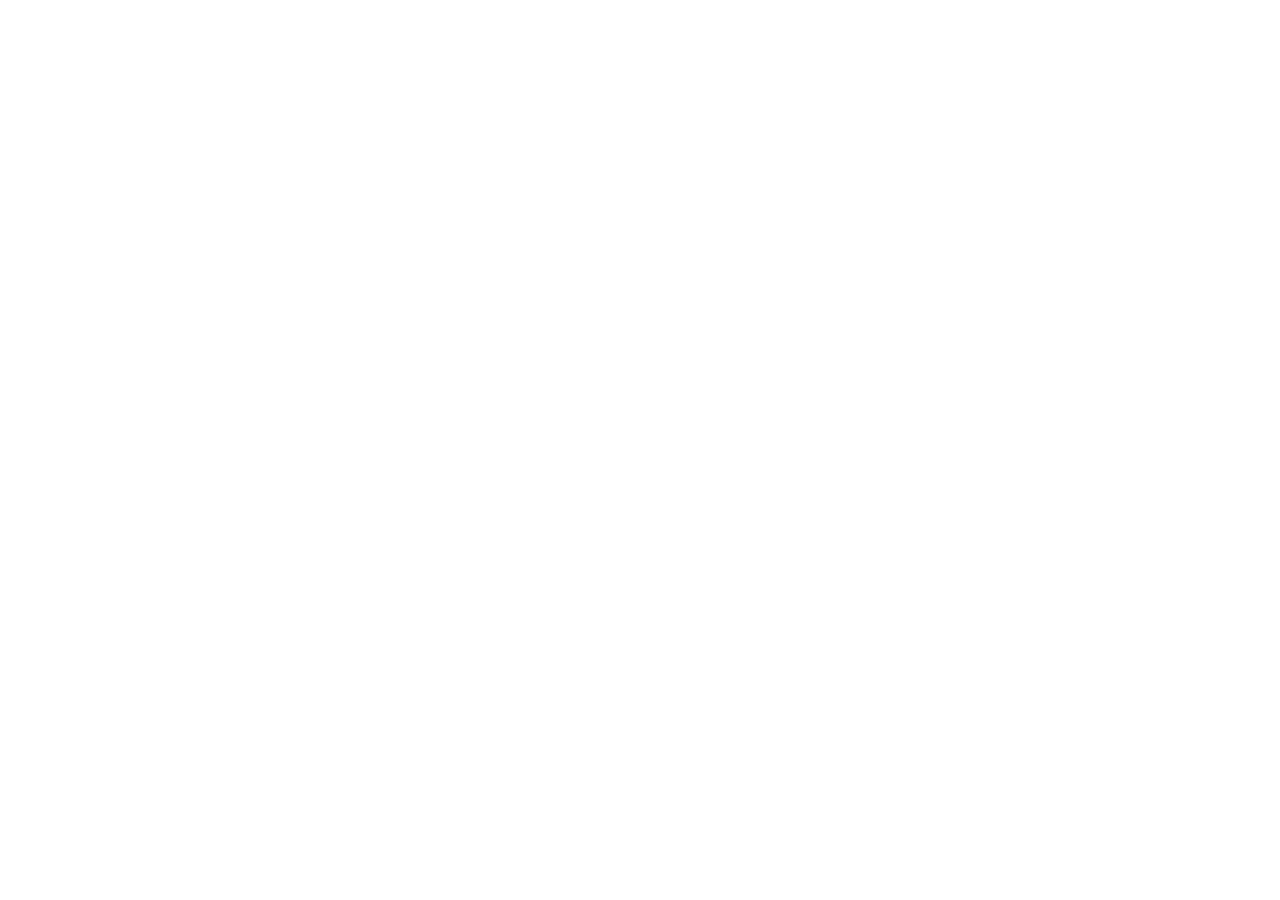
==== frontend-1-practice/index.html @ 24959217 "Initial commit" ====
<!DOCTYPE html>
<html lang="ru">
  <head>
    <meta charset="UTF-8" />
    <meta name="viewport" content="width=device-width, initial-scale=1.0" />
    <title>Выбор даты и времени</title>
    <link rel="stylesheet" href="styles.css" />
  </head>
  <body>
    <!--
      ЗАДАНИЕ
      ========
      Сверстать страницу выбора даты и времени по своему макету.

      Пока это только вёрстка. Никакого JavaScript — ни кликов,
      ни переходов, ни выбора дня. Всё статично.

      Стили пишите в styles.css. Разметку — здесь.
    -->

    <div class="page">
      <!-- Начните отсюда. Разметьте шапку, основную область
           с календарём и слотами, подвал. -->
    </div>
  </body>
</html>
---- frontend-1-practice/styles.css ----
/* Стили страницы.
   Пишите здесь. */

* {
  margin: 0;
  padding: 0;
  box-sizing: border-box;
}

body {
  min-height: 100vh;
  font-family: sans-serif;
}
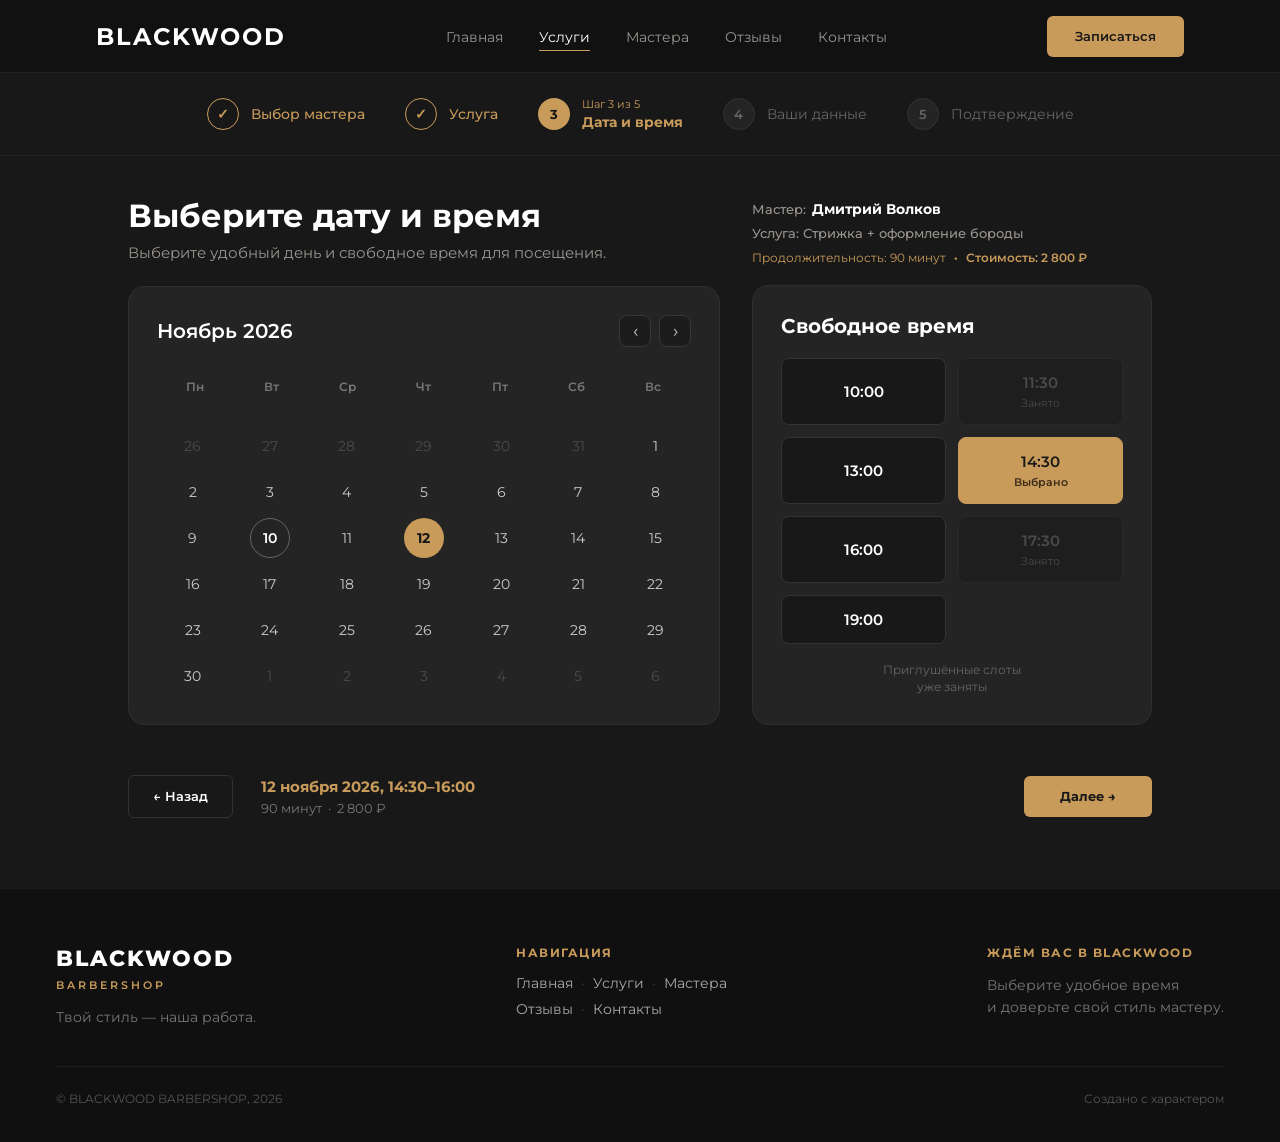
==== commit cff3b9f8: "Задание 2. JavaScript" ====
--- a/frontend-1-practice/index.html
+++ b/frontend-1-practice/index.html
@@ -3,24 +3,313 @@
   <head>
     <meta charset="UTF-8" />
     <meta name="viewport" content="width=device-width, initial-scale=1.0" />
-    <title>Выбор даты и времени</title>
+    <title>BLACKWOOD — Выбор даты и времени</title>
+    <link rel="preconnect" href="https://fonts.googleapis.com" />
+    <link rel="preconnect" href="https://fonts.gstatic.com" crossorigin />
+    <link
+      href="https://fonts.googleapis.com/css2?family=Montserrat:wght@400;500;600;700;800&display=swap"
+      rel="stylesheet"
+    />
     <link rel="stylesheet" href="styles.css" />
   </head>
   <body>
-    <!--
-      ЗАДАНИЕ
-      ========
-      Сверстать страницу выбора даты и времени по своему макету.
-
-      Пока это только вёрстка. Никакого JavaScript — ни кликов,
-      ни переходов, ни выбора дня. Всё статично.
-
-      Стили пишите в styles.css. Разметку — здесь.
-    -->
-
-    <div class="page">
-      <!-- Начните отсюда. Разметьте шапку, основную область
-           с календарём и слотами, подвал. -->
-    </div>
+    <!-- Шапка сайта -->
+    <header class="site-header">
+      <div class="header-inner">
+        <a href="#" class="logo">
+          <span class="logo-title">BLACKWOOD</span>
+        </a>
+
+        <nav class="main-nav" aria-label="Основное меню">
+          <ul class="nav-list">
+            <li class="nav-item"><a href="#" class="nav-link">Главная</a></li>
+            <li class="nav-item"><a href="#" class="nav-link active">Услуги</a></li>
+            <li class="nav-item"><a href="#" class="nav-link">Мастера</a></li>
+            <li class="nav-item"><a href="#" class="nav-link">Отзывы</a></li>
+            <li class="nav-item"><a href="#" class="nav-link">Контакты</a></li>
+          </ul>
+        </nav>
+
+        <button type="button" class="btn btn-gold btn-header">Записаться</button>
+      </div>
+    </header>
+
+    <!-- Индикатор шагов бронирования -->
+    <nav class="steps-nav" aria-label="Этапы записи">
+      <div class="steps-container">
+        <!-- Шаг 1 -->
+        <div class="step-item step-completed">
+          <div class="step-badge">
+            <span class="step-icon">✓</span>
+          </div>
+          <span class="step-name">Выбор мастера</span>
+        </div>
+
+        <!-- Шаг 2 -->
+        <div class="step-item step-completed">
+          <div class="step-badge">
+            <span class="step-icon">✓</span>
+          </div>
+          <span class="step-name">Услуга</span>
+        </div>
+
+        <!-- Шаг 3: Текущий активный -->
+        <div class="step-item step-active">
+          <div class="step-badge">
+            <span class="step-number">3</span>
+          </div>
+          <div class="step-text-group">
+            <span class="step-counter">Шаг 3 из 5</span>
+            <span class="step-name">Дата и время</span>
+          </div>
+        </div>
+
+        <!-- Шаг 4 -->
+        <div class="step-item step-upcoming">
+          <div class="step-badge">
+            <span class="step-number">4</span>
+          </div>
+          <span class="step-name">Ваши данные</span>
+        </div>
+
+        <!-- Шаг 5 -->
+        <div class="step-item step-upcoming">
+          <div class="step-badge">
+            <span class="step-number">5</span>
+          </div>
+          <span class="step-name">Подтверждение</span>
+        </div>
+      </div>
+    </nav>
+
+    <!-- Основная рабочая область -->
+    <main class="main-content">
+      <div class="content-container">
+        <!-- Сетка из двух колонок: слева календарь, справа мастер и слоты -->
+        <div class="booking-columns">
+          
+          <!-- Левая колонка: заголовок и календарь -->
+          <div class="booking-left-col">
+            <div class="page-heading">
+              <h1 class="page-title">Выберите дату и время</h1>
+              <p class="page-subtitle">Выберите удобный день и свободное время для посещения.</p>
+            </div>
+
+            <!-- Карточка календаря -->
+            <section class="card calendar-card" aria-labelledby="calendar-title">
+              <div class="calendar-header">
+                <h2 id="calendar-title" class="calendar-month">Ноябрь 2026</h2>
+                <div class="calendar-controls">
+                  <button type="button" class="calendar-arrow" aria-label="Предыдущий месяц">‹</button>
+                  <button type="button" class="calendar-arrow" aria-label="Следующий месяц">›</button>
+                </div>
+              </div>
+
+              <!-- Дни недели -->
+              <div class="calendar-weekdays" aria-hidden="true">
+                <span>Пн</span>
+                <span>Вт</span>
+                <span>Ср</span>
+                <span>Чт</span>
+                <span>Пт</span>
+                <span>Сб</span>
+                <span>Вс</span>
+              </div>
+
+              <!-- Сетка дней -->
+              <div class="calendar-days">
+                <!-- Неделя 1 (хвост октября + 1 ноября) -->
+                <button type="button" class="day-btn other-month">26</button>
+                <button type="button" class="day-btn other-month">27</button>
+                <button type="button" class="day-btn other-month">28</button>
+                <button type="button" class="day-btn other-month">29</button>
+                <button type="button" class="day-btn other-month">30</button>
+                <button type="button" class="day-btn other-month">31</button>
+                <button type="button" class="day-btn">1</button>
+
+                <!-- Неделя 2 -->
+                <button type="button" class="day-btn">2</button>
+                <button type="button" class="day-btn">3</button>
+                <button type="button" class="day-btn">4</button>
+                <button type="button" class="day-btn">5</button>
+                <button type="button" class="day-btn">6</button>
+                <button type="button" class="day-btn">7</button>
+                <button type="button" class="day-btn">8</button>
+
+                <!-- Неделя 3: 10 - сегодня, 12 - выбранный день -->
+                <button type="button" class="day-btn">9</button>
+                <button type="button" class="day-btn today">10</button>
+                <button type="button" class="day-btn">11</button>
+                <button type="button" class="day-btn selected">12</button>
+                <button type="button" class="day-btn">13</button>
+                <button type="button" class="day-btn">14</button>
+                <button type="button" class="day-btn">15</button>
+
+                <!-- Неделя 4 -->
+                <button type="button" class="day-btn">16</button>
+                <button type="button" class="day-btn">17</button>
+                <button type="button" class="day-btn">18</button>
+                <button type="button" class="day-btn">19</button>
+                <button type="button" class="day-btn">20</button>
+                <button type="button" class="day-btn">21</button>
+                <button type="button" class="day-btn">22</button>
+
+                <!-- Неделя 5 -->
+                <button type="button" class="day-btn">23</button>
+                <button type="button" class="day-btn">24</button>
+                <button type="button" class="day-btn">25</button>
+                <button type="button" class="day-btn">26</button>
+                <button type="button" class="day-btn">27</button>
+                <button type="button" class="day-btn">28</button>
+                <button type="button" class="day-btn">29</button>
+
+                <!-- Неделя 6 (30 ноября + начало декабря) -->
+                <button type="button" class="day-btn">30</button>
+                <button type="button" class="day-btn other-month">1</button>
+                <button type="button" class="day-btn other-month">2</button>
+                <button type="button" class="day-btn other-month">3</button>
+                <button type="button" class="day-btn other-month">4</button>
+                <button type="button" class="day-btn other-month">5</button>
+                <button type="button" class="day-btn other-month">6</button>
+              </div>
+            </section>
+          </div>
+
+          <!-- Правая колонка: сводка мастера и слоты времени -->
+          <div class="booking-right-col">
+            
+            <!-- Плашка информации о мастере и выбранной услуге -->
+            <section class="master-card" aria-label="Выбранный мастер и услуга">
+              <div class="master-header">
+                <span class="master-label">Мастер: </span>
+                <span class="master-name">Дмитрий Волков</span>
+              </div>
+              <div class="master-service">Услуга: Стрижка + оформление бороды</div>
+              <div class="master-details">
+                <span class="details-duration">Продолжительность: 90 минут</span>
+                <span class="details-separator">·</span>
+                <span class="details-price">Стоимость: 2 800 ₽</span>
+              </div>
+            </section>
+
+            <!-- Карточка выбора времени -->
+            <section class="card time-card" aria-labelledby="time-title">
+              <h2 id="time-title" class="time-card-title">Свободное время</h2>
+
+              <div class="time-slots-grid">
+                <!-- Слот 10:00 (свободный) -->
+                <button type="button" class="time-slot-btn available">
+                  <span class="time-slot-value">10:00</span>
+                </button>
+
+                <!-- Слот 11:30 (занят) -->
+                <button type="button" class="time-slot-btn disabled" disabled>
+                  <span class="time-slot-value">11:30</span>
+                  <span class="time-slot-status">Занято</span>
+                </button>
+
+                <!-- Слот 13:00 (свободный) -->
+                <button type="button" class="time-slot-btn available">
+                  <span class="time-slot-value">13:00</span>
+                </button>
+
+                <!-- Слот 14:30 (выбран) -->
+                <button type="button" class="time-slot-btn selected">
+                  <span class="time-slot-value">14:30</span>
+                  <span class="time-slot-status">Выбрано</span>
+                </button>
+
+                <!-- Слот 16:00 (свободный) -->
+                <button type="button" class="time-slot-btn available">
+                  <span class="time-slot-value">16:00</span>
+                </button>
+
+                <!-- Слот 17:30 (занят) -->
+                <button type="button" class="time-slot-btn disabled" disabled>
+                  <span class="time-slot-value">17:30</span>
+                  <span class="time-slot-status">Занято</span>
+                </button>
+
+                <!-- Слот 19:00 (свободный) -->
+                <button type="button" class="time-slot-btn available">
+                  <span class="time-slot-value">19:00</span>
+                </button>
+
+                <!-- Подсказка о приглушенных слотах -->
+                <div class="time-slots-hint">
+                  Приглушённые слоты<br />уже заняты
+                </div>
+              </div>
+            </section>
+          </div>
+
+        </div>
+
+        <!-- Нижняя панель подтверждения и перехода -->
+        <section class="action-bar" aria-label="Панель перехода">
+          <button type="button" class="btn btn-outline btn-back">
+            ← Назад
+          </button>
+
+          <div class="action-summary">
+            <div class="summary-datetime">12 ноября 2026, 14:30–16:00</div>
+            <div class="summary-meta">90 минут &nbsp;·&nbsp; 2 800 ₽</div>
+          </div>
+
+          <button type="button" class="btn btn-gold btn-next">
+            Далее →
+          </button>
+        </section>
+      </div>
+    </main>
+
+    <!-- Подвал сайта -->
+    <footer class="site-footer">
+      <div class="footer-inner">
+        <div class="footer-columns">
+          
+          <!-- Колонка бренда -->
+          <div class="footer-col brand-col">
+            <div class="footer-brand-title">BLACKWOOD</div>
+            <div class="footer-brand-sub">BARBERSHOP</div>
+            <p class="footer-tagline">Твой стиль — наша работа.</p>
+          </div>
+
+          <!-- Колонка навигации -->
+          <div class="footer-col nav-col">
+            <div class="footer-heading">НАВИГАЦИЯ</div>
+            <ul class="footer-nav-list">
+              <li>
+                <a href="#">Главная</a>
+                <span class="nav-dot">·</span>
+                <a href="#">Услуги</a>
+                <span class="nav-dot">·</span>
+                <a href="#">Мастера</a>
+              </li>
+              <li>
+                <a href="#">Отзывы</a>
+                <span class="nav-dot">·</span>
+                <a href="#">Контакты</a>
+              </li>
+            </ul>
+          </div>
+
+          <!-- Колонка информации -->
+          <div class="footer-col info-col">
+            <div class="footer-heading">ЖДЁМ ВАС В BLACKWOOD</div>
+            <p class="footer-info-text">
+              Выберите удобное время<br />
+              и доверьте свой стиль мастеру.
+            </p>
+          </div>
+
+        </div>
+
+        <div class="footer-bottom">
+          <div class="footer-copyright">© BLACKWOOD BARBERSHOP, 2026</div>
+          <div class="footer-signature">Создано с характером</div>
+        </div>
+      </div>
+    </footer>
   </body>
-</html>+</html>
--- a/frontend-1-practice/styles.css
+++ b/frontend-1-practice/styles.css
@@ -1,6 +1,4 @@
-/* Стили страницы.
-   Пишите здесь. */
-
+/* ===== Reset and Base ===== */
 * {
   margin: 0;
   padding: 0;
@@ -9,5 +7,656 @@
 
 body {
   min-height: 100vh;
-  font-family: sans-serif;
-}
+  font-family: "Montserrat", sans-serif;
+  display: flex;
+  flex-direction: column;
+  background: #181818;
+  color: #ffffff;
+}
+
+a {
+  text-decoration: none;
+  color: inherit;
+}
+
+ul {
+  list-style: none;
+}
+
+button {
+  font-family: inherit;
+  cursor: pointer;
+}
+
+/* ===== Header ===== */
+.site-header {
+  background: #111111;
+  border-bottom: 1px solid #222222;
+}
+
+.header-inner {
+  display: flex;
+  justify-content: space-between;
+  align-items: center;
+  padding: 0 56px;
+  height: 72px;
+  max-width: 1200px;
+  margin: 0 auto;
+  width: 100%;
+}
+
+.logo {
+  text-decoration: none;
+}
+
+.logo-title {
+  font-weight: 700;
+  font-size: 24px;
+  letter-spacing: 2px;
+  color: #ffffff;
+}
+
+.nav-list {
+  display: flex;
+  gap: 36px;
+}
+
+.nav-link {
+  font-size: 14px;
+  color: #9a9590;
+  text-decoration: none;
+  padding-bottom: 4px;
+  border-bottom: 1.5px solid transparent;
+  transition: color 0.2s;
+}
+
+.nav-link:hover {
+  color: #ffffff;
+}
+
+.nav-link.active {
+  color: #ffffff;
+  border-bottom-color: #c89b5a;
+}
+
+/* ===== Buttons ===== */
+.btn {
+  font-family: inherit;
+  font-weight: 600;
+  font-size: 13px;
+  line-height: 17px;
+  border: none;
+  border-radius: 6px;
+  cursor: pointer;
+  transition: background 0.2s, opacity 0.2s;
+}
+
+.btn-gold {
+  background: #c89b5a;
+  color: #181818;
+  padding: 12px 28px;
+}
+
+.btn-gold:hover {
+  background: #b5894b;
+}
+
+.btn-outline {
+  background: #181818;
+  border: 1px solid #333333;
+  color: #ffffff;
+  padding: 12px 28px;
+}
+
+.btn-outline:hover {
+  border-color: #555555;
+  background: #222222;
+}
+
+/* ===== Steps Navigation ===== */
+.steps-nav {
+  background: #181818;
+  border-bottom: 1px solid #242424;
+  padding: 24px 56px;
+}
+
+.steps-container {
+  display: flex;
+  justify-content: center;
+  align-items: center;
+  gap: 40px;
+  max-width: 1200px;
+  margin: 0 auto;
+}
+
+.step-item {
+  display: flex;
+  align-items: center;
+  gap: 12px;
+}
+
+.step-badge {
+  display: flex;
+  justify-content: center;
+  align-items: center;
+  width: 32px;
+  height: 32px;
+  border-radius: 50%;
+  flex-shrink: 0;
+}
+
+.step-completed .step-badge {
+  background: transparent;
+  border: 1.5px solid #c89b5a;
+}
+
+.step-completed .step-icon {
+  color: #c89b5a;
+  font-size: 14px;
+  font-weight: 700;
+}
+
+.step-active .step-badge {
+  background: #c89b5a;
+}
+
+.step-active .step-number {
+  font-weight: 700;
+  font-size: 13px;
+  color: #181818;
+}
+
+.step-upcoming .step-badge {
+  background: #242424;
+  border: 1px solid #333333;
+}
+
+.step-upcoming .step-number {
+  color: #666666;
+  font-size: 13px;
+  font-weight: 600;
+}
+
+.step-name {
+  font-size: 14px;
+  font-weight: 500;
+  color: #ffffff;
+}
+
+.step-completed .step-name {
+  color: #c89b5a;
+}
+
+.step-active .step-name {
+  color: #c89b5a;
+  font-weight: 700;
+}
+
+.step-upcoming .step-name {
+  color: #666666;
+  font-weight: 400;
+}
+
+.step-text-group {
+  display: flex;
+  flex-direction: column;
+  gap: 2px;
+}
+
+.step-counter {
+  font-size: 11px;
+  color: #c89b5a;
+}
+
+/* ===== Main Content ===== */
+.main-content {
+  flex: 1;
+  background: #181818;
+  padding: 40px 56px 60px;
+}
+
+.content-container {
+  max-width: 1024px;
+  margin: 0 auto;
+  display: flex;
+  flex-direction: column;
+  gap: 32px;
+}
+
+.booking-columns {
+  display: flex;
+  gap: 32px;
+  align-items: flex-start;
+}
+
+.booking-left-col {
+  flex: 1;
+  display: flex;
+  flex-direction: column;
+  gap: 24px;
+}
+
+.booking-right-col {
+  width: 400px;
+  flex-shrink: 0;
+  display: flex;
+  flex-direction: column;
+  gap: 20px;
+}
+
+/* ===== Page Heading ===== */
+.page-heading {
+  display: flex;
+  flex-direction: column;
+  gap: 8px;
+}
+
+.page-title {
+  font-size: 32px;
+  font-weight: 700;
+  color: #ffffff;
+}
+
+.page-subtitle {
+  font-size: 15px;
+  color: #9a9590;
+}
+
+/* ===== Card ===== */
+.card {
+  background: #242424;
+  border: 1px solid #2e2e2e;
+  border-radius: 16px;
+  padding: 28px;
+}
+
+/* ===== Calendar ===== */
+.calendar-card {
+  display: flex;
+  flex-direction: column;
+  gap: 24px;
+}
+
+.calendar-header {
+  display: flex;
+  justify-content: space-between;
+  align-items: center;
+}
+
+.calendar-month {
+  font-size: 20px;
+  font-weight: 600;
+  color: #ffffff;
+}
+
+.calendar-controls {
+  display: flex;
+  gap: 8px;
+}
+
+.calendar-arrow {
+  display: flex;
+  justify-content: center;
+  align-items: center;
+  width: 32px;
+  height: 32px;
+  border-radius: 8px;
+  border: 1px solid #383838;
+  background: #1c1c1c;
+  font-size: 18px;
+  color: #cccccc;
+  cursor: pointer;
+  transition: background 0.15s, border-color 0.15s;
+}
+
+.calendar-arrow:hover {
+  background: #282828;
+  border-color: #555555;
+  color: #ffffff;
+}
+
+.calendar-weekdays {
+  display: grid;
+  grid-template-columns: repeat(7, 1fr);
+  text-align: center;
+}
+
+.calendar-weekdays span {
+  font-size: 12px;
+  font-weight: 600;
+  color: #777777;
+  padding: 8px 0;
+}
+
+.calendar-days {
+  display: grid;
+  grid-template-columns: repeat(7, 1fr);
+  gap: 6px;
+}
+
+.day-btn {
+  display: flex;
+  justify-content: center;
+  align-items: center;
+  width: 40px;
+  height: 40px;
+  margin: 0 auto;
+  border-radius: 50%;
+  border: none;
+  background: transparent;
+  font-family: inherit;
+  font-size: 14px;
+  color: #cccccc;
+  cursor: pointer;
+  transition: background 0.15s, color 0.15s;
+}
+
+.day-btn:hover:not(.selected):not(.other-month) {
+  background: #333333;
+  color: #ffffff;
+}
+
+.day-btn.other-month {
+  color: #4a4a4a;
+  cursor: default;
+}
+
+.day-btn.today {
+  border: 1.5px solid #666666;
+  font-weight: 600;
+  color: #ffffff;
+}
+
+.day-btn.selected {
+  background: #c89b5a;
+  color: #181818;
+  font-weight: 700;
+}
+
+/* ===== Master & Service Info Card ===== */
+.master-card {
+  background: transparent;
+  border: none;
+  padding: 4px 0 0;
+  display: flex;
+  flex-direction: column;
+  gap: 6px;
+}
+
+.master-header {
+  display: flex;
+  align-items: baseline;
+  gap: 6px;
+}
+
+.master-label {
+  font-size: 13px;
+  color: #9a9590;
+  font-weight: 500;
+}
+
+.master-name {
+  font-size: 14px;
+  font-weight: 700;
+  color: #ffffff;
+}
+
+.master-service {
+  font-size: 13px;
+  font-weight: 500;
+  color: #9a9590;
+  line-height: 1.4;
+}
+
+.master-details {
+  display: flex;
+  align-items: center;
+  gap: 8px;
+  flex-wrap: wrap;
+  font-size: 12px;
+  color: #c89b5a;
+  margin-top: 2px;
+}
+
+.details-separator {
+  color: #c89b5a;
+  font-weight: 700;
+}
+
+.details-price {
+  font-weight: 600;
+  color: #c89b5a;
+}
+
+/* ===== Time Slots Card ===== */
+.time-card {
+  display: flex;
+  flex-direction: column;
+  gap: 20px;
+}
+
+.time-card-title {
+  font-size: 20px;
+  font-weight: 700;
+  color: #ffffff;
+}
+
+.time-slots-grid {
+  display: grid;
+  grid-template-columns: repeat(2, 1fr);
+  gap: 12px;
+}
+
+.time-slot-btn {
+  display: flex;
+  flex-direction: column;
+  align-items: center;
+  justify-content: center;
+  padding: 14px 10px;
+  border-radius: 8px;
+  border: 1px solid #333333;
+  background: #181818;
+  color: #ffffff;
+  font-family: inherit;
+  font-size: 15px;
+  font-weight: 600;
+  cursor: pointer;
+  gap: 4px;
+  transition: all 0.15s ease;
+}
+
+.time-slot-btn.available:hover {
+  border-color: #c89b5a;
+  color: #c89b5a;
+}
+
+.time-slot-btn.selected {
+  background: #c89b5a;
+  border-color: #c89b5a;
+  color: #181818;
+}
+
+.time-slot-btn.selected .time-slot-status {
+  color: #3b2c17;
+  font-weight: 600;
+}
+
+.time-slot-btn.disabled {
+  background: #1e1e1e;
+  border: 1px solid #282828;
+  color: #4a4a4a;
+  cursor: not-allowed;
+}
+
+.time-slot-status {
+  font-size: 11px;
+  font-weight: 400;
+  color: #4a4a4a;
+}
+
+.time-slots-hint {
+  grid-column: 1 / -1;
+  font-size: 12px;
+  color: #666666;
+  text-align: center;
+  margin-top: 6px;
+  line-height: 1.4;
+}
+
+/* ===== Bottom Action Bar ===== */
+.action-bar {
+  background: transparent;
+  border: none;
+  padding: 10px 0;
+  display: flex;
+  align-items: center;
+  margin-top: 8px;
+}
+
+.action-bar .btn-back {
+  padding: 12px 24px;
+  border-radius: 6px;
+  background: #181818;
+  border: 1px solid #333333;
+  color: #ffffff;
+}
+
+.action-bar .btn-back:hover {
+  border-color: #555555;
+  background: #222222;
+}
+
+.action-summary {
+  display: flex;
+  flex-direction: column;
+  align-items: flex-start;
+  gap: 4px;
+  margin-left: 28px;
+  margin-right: auto;
+}
+
+.summary-datetime {
+  font-size: 15px;
+  font-weight: 700;
+  color: #c89b5a;
+}
+
+.summary-meta {
+  font-size: 13px;
+  color: #777777;
+}
+
+.action-bar .btn-next {
+  padding: 12px 36px;
+  border-radius: 6px;
+  background: #c89b5a;
+  color: #181818;
+  font-weight: 700;
+}
+
+.action-bar .btn-next:hover {
+  background: #b5894b;
+}
+
+/* ===== Footer ===== */
+.site-footer {
+  background: #101010;
+  color: #ffffff;
+  padding: 56px 56px 36px;
+  margin-top: auto;
+  border-top: 1px solid #1c1c1c;
+}
+
+.footer-inner {
+  max-width: 1200px;
+  margin: 0 auto;
+  display: flex;
+  flex-direction: column;
+  gap: 40px;
+}
+
+.footer-columns {
+  display: flex;
+  justify-content: space-between;
+  gap: 40px;
+  flex-wrap: wrap;
+}
+
+.footer-col {
+  display: flex;
+  flex-direction: column;
+  gap: 12px;
+}
+
+.footer-brand-title {
+  font-size: 22px;
+  font-weight: 800;
+  letter-spacing: 2px;
+  color: #ffffff;
+}
+
+.footer-brand-sub {
+  font-size: 11px;
+  font-weight: 600;
+  letter-spacing: 3px;
+  color: #c89b5a;
+  margin-top: -6px;
+}
+
+.footer-tagline {
+  font-size: 14px;
+  color: #777777;
+  margin-top: 4px;
+}
+
+.footer-heading {
+  font-size: 12px;
+  font-weight: 700;
+  letter-spacing: 1.5px;
+  color: #c89b5a;
+  text-transform: uppercase;
+  margin-bottom: 2px;
+}
+
+.footer-nav-list {
+  display: flex;
+  flex-direction: column;
+  gap: 8px;
+}
+
+.footer-nav-list li {
+  display: flex;
+  align-items: center;
+  gap: 8px;
+  font-size: 14px;
+  color: #aaaaaa;
+}
+
+.footer-nav-list a {
+  color: #aaaaaa;
+  transition: color 0.2s;
+}
+
+.footer-nav-list a:hover {
+  color: #c89b5a;
+}
+
+.nav-dot {
+  color: #444444;
+}
+
+.footer-info-text {
+  font-size: 14px;
+  color: #777777;
+  line-height: 1.6;
+}
+
+.footer-bottom {
+  border-top: 1px solid #1c1c1c;
+  padding-top: 24px;
+  display: flex;
+  justify-content: space-between;
+  align-items: center;
+  font-size: 12px;
+  color: #555555;
+}
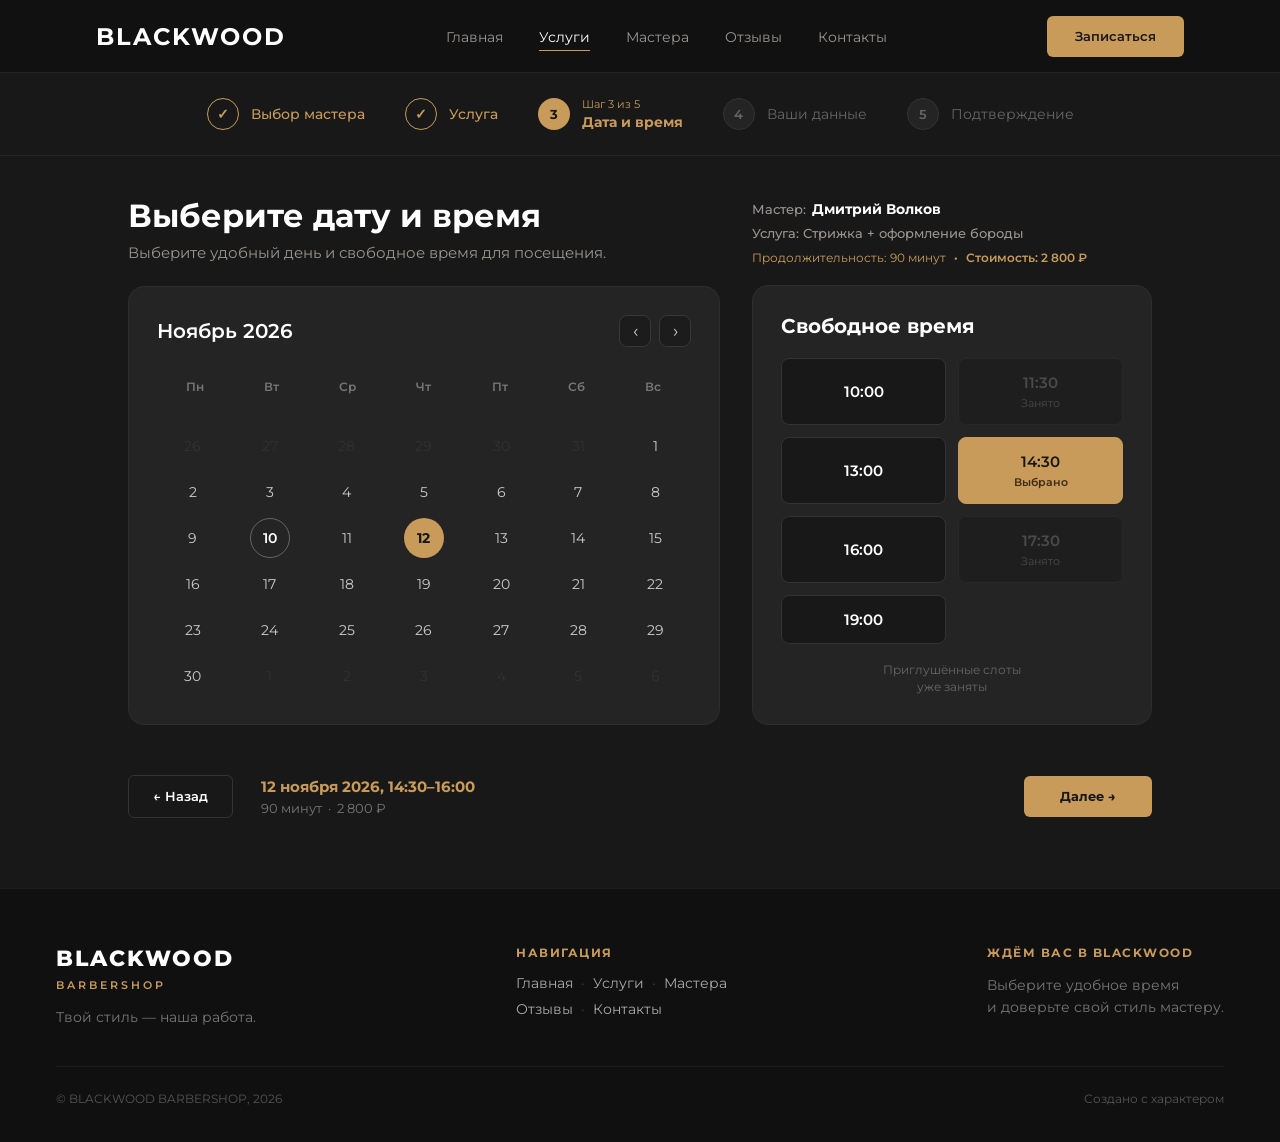
==== commit f228125c: "[Frontend] Доработка задания 1: адаптивность, focus-visible, семантика ol, доступность и навигация" ====
--- a/frontend-1-practice/index.html
+++ b/frontend-1-practice/index.html
@@ -14,19 +14,19 @@
   </head>
   <body>
     <!-- Шапка сайта -->
-    <header class="site-header">
+    <header class="site-header" id="home">
       <div class="header-inner">
-        <a href="#" class="logo">
+        <a href="#home" class="logo">
           <span class="logo-title">BLACKWOOD</span>
         </a>
 
         <nav class="main-nav" aria-label="Основное меню">
           <ul class="nav-list">
-            <li class="nav-item"><a href="#" class="nav-link">Главная</a></li>
-            <li class="nav-item"><a href="#" class="nav-link active">Услуги</a></li>
-            <li class="nav-item"><a href="#" class="nav-link">Мастера</a></li>
-            <li class="nav-item"><a href="#" class="nav-link">Отзывы</a></li>
-            <li class="nav-item"><a href="#" class="nav-link">Контакты</a></li>
+            <li class="nav-item"><a href="#home" class="nav-link">Главная</a></li>
+            <li class="nav-item"><a href="#services" class="nav-link active">Услуги</a></li>
+            <li class="nav-item"><a href="#masters" class="nav-link">Мастера</a></li>
+            <li class="nav-item"><a href="#reviews" class="nav-link">Отзывы</a></li>
+            <li class="nav-item"><a href="#contacts" class="nav-link">Контакты</a></li>
           </ul>
         </nav>
 
@@ -36,25 +36,25 @@
 
     <!-- Индикатор шагов бронирования -->
     <nav class="steps-nav" aria-label="Этапы записи">
-      <div class="steps-container">
+      <ol class="steps-container">
         <!-- Шаг 1 -->
-        <div class="step-item step-completed">
-          <div class="step-badge">
-            <span class="step-icon">✓</span>
+        <li class="step-item step-completed">
+          <div class="step-badge">
+            <span class="step-icon" aria-hidden="true">✓</span>
           </div>
           <span class="step-name">Выбор мастера</span>
-        </div>
+        </li>
 
         <!-- Шаг 2 -->
-        <div class="step-item step-completed">
-          <div class="step-badge">
-            <span class="step-icon">✓</span>
+        <li class="step-item step-completed">
+          <div class="step-badge">
+            <span class="step-icon" aria-hidden="true">✓</span>
           </div>
           <span class="step-name">Услуга</span>
-        </div>
+        </li>
 
         <!-- Шаг 3: Текущий активный -->
-        <div class="step-item step-active">
+        <li class="step-item step-active" aria-current="step">
           <div class="step-badge">
             <span class="step-number">3</span>
           </div>
@@ -62,24 +62,24 @@
             <span class="step-counter">Шаг 3 из 5</span>
             <span class="step-name">Дата и время</span>
           </div>
-        </div>
+        </li>
 
         <!-- Шаг 4 -->
-        <div class="step-item step-upcoming">
+        <li class="step-item step-upcoming">
           <div class="step-badge">
             <span class="step-number">4</span>
           </div>
           <span class="step-name">Ваши данные</span>
-        </div>
+        </li>
 
         <!-- Шаг 5 -->
-        <div class="step-item step-upcoming">
+        <li class="step-item step-upcoming">
           <div class="step-badge">
             <span class="step-number">5</span>
           </div>
           <span class="step-name">Подтверждение</span>
-        </div>
-      </div>
+        </li>
+      </ol>
     </nav>
 
     <!-- Основная рабочая область -->
@@ -106,71 +106,71 @@
               </div>
 
               <!-- Дни недели -->
-              <div class="calendar-weekdays" aria-hidden="true">
-                <span>Пн</span>
-                <span>Вт</span>
-                <span>Ср</span>
-                <span>Чт</span>
-                <span>Пт</span>
-                <span>Сб</span>
-                <span>Вс</span>
+              <div class="calendar-weekdays" aria-label="Дни недели">
+                <span title="Понедельник" aria-label="Понедельник">Пн</span>
+                <span title="Вторник" aria-label="Вторник">Вт</span>
+                <span title="Среда" aria-label="Среда">Ср</span>
+                <span title="Четверг" aria-label="Четверг">Чт</span>
+                <span title="Пятница" aria-label="Пятница">Пт</span>
+                <span title="Суббота" aria-label="Суббота">Сб</span>
+                <span title="Воскресенье" aria-label="Воскресенье">Вс</span>
               </div>
 
               <!-- Сетка дней -->
-              <div class="calendar-days">
+              <div class="calendar-days" role="grid" aria-label="Календарь на ноябрь 2026">
                 <!-- Неделя 1 (хвост октября + 1 ноября) -->
-                <button type="button" class="day-btn other-month">26</button>
-                <button type="button" class="day-btn other-month">27</button>
-                <button type="button" class="day-btn other-month">28</button>
-                <button type="button" class="day-btn other-month">29</button>
-                <button type="button" class="day-btn other-month">30</button>
-                <button type="button" class="day-btn other-month">31</button>
-                <button type="button" class="day-btn">1</button>
+                <button type="button" class="day-btn other-month" disabled aria-disabled="true" aria-label="26 октября 2026, недоступно">26</button>
+                <button type="button" class="day-btn other-month" disabled aria-disabled="true" aria-label="27 октября 2026, недоступно">27</button>
+                <button type="button" class="day-btn other-month" disabled aria-disabled="true" aria-label="28 октября 2026, недоступно">28</button>
+                <button type="button" class="day-btn other-month" disabled aria-disabled="true" aria-label="29 октября 2026, недоступно">29</button>
+                <button type="button" class="day-btn other-month" disabled aria-disabled="true" aria-label="30 октября 2026, недоступно">30</button>
+                <button type="button" class="day-btn other-month" disabled aria-disabled="true" aria-label="31 октября 2026, недоступно">31</button>
+                <button type="button" class="day-btn" aria-pressed="false" aria-label="1 ноября 2026">1</button>
 
                 <!-- Неделя 2 -->
-                <button type="button" class="day-btn">2</button>
-                <button type="button" class="day-btn">3</button>
-                <button type="button" class="day-btn">4</button>
-                <button type="button" class="day-btn">5</button>
-                <button type="button" class="day-btn">6</button>
-                <button type="button" class="day-btn">7</button>
-                <button type="button" class="day-btn">8</button>
+                <button type="button" class="day-btn" aria-pressed="false" aria-label="2 ноября 2026">2</button>
+                <button type="button" class="day-btn" aria-pressed="false" aria-label="3 ноября 2026">3</button>
+                <button type="button" class="day-btn" aria-pressed="false" aria-label="4 ноября 2026">4</button>
+                <button type="button" class="day-btn" aria-pressed="false" aria-label="5 ноября 2026">5</button>
+                <button type="button" class="day-btn" aria-pressed="false" aria-label="6 ноября 2026">6</button>
+                <button type="button" class="day-btn" aria-pressed="false" aria-label="7 ноября 2026">7</button>
+                <button type="button" class="day-btn" aria-pressed="false" aria-label="8 ноября 2026">8</button>
 
                 <!-- Неделя 3: 10 - сегодня, 12 - выбранный день -->
-                <button type="button" class="day-btn">9</button>
-                <button type="button" class="day-btn today">10</button>
-                <button type="button" class="day-btn">11</button>
-                <button type="button" class="day-btn selected">12</button>
-                <button type="button" class="day-btn">13</button>
-                <button type="button" class="day-btn">14</button>
-                <button type="button" class="day-btn">15</button>
+                <button type="button" class="day-btn" aria-pressed="false" aria-label="9 ноября 2026">9</button>
+                <button type="button" class="day-btn today" aria-current="date" aria-pressed="false" aria-label="10 ноября 2026, сегодня">10</button>
+                <button type="button" class="day-btn" aria-pressed="false" aria-label="11 ноября 2026">11</button>
+                <button type="button" class="day-btn selected" aria-pressed="true" aria-label="12 ноября 2026, выбранная дата">12</button>
+                <button type="button" class="day-btn" aria-pressed="false" aria-label="13 ноября 2026">13</button>
+                <button type="button" class="day-btn" aria-pressed="false" aria-label="14 ноября 2026">14</button>
+                <button type="button" class="day-btn" aria-pressed="false" aria-label="15 ноября 2026">15</button>
 
                 <!-- Неделя 4 -->
-                <button type="button" class="day-btn">16</button>
-                <button type="button" class="day-btn">17</button>
-                <button type="button" class="day-btn">18</button>
-                <button type="button" class="day-btn">19</button>
-                <button type="button" class="day-btn">20</button>
-                <button type="button" class="day-btn">21</button>
-                <button type="button" class="day-btn">22</button>
+                <button type="button" class="day-btn" aria-pressed="false" aria-label="16 ноября 2026">16</button>
+                <button type="button" class="day-btn" aria-pressed="false" aria-label="17 ноября 2026">17</button>
+                <button type="button" class="day-btn" aria-pressed="false" aria-label="18 ноября 2026">18</button>
+                <button type="button" class="day-btn" aria-pressed="false" aria-label="19 ноября 2026">19</button>
+                <button type="button" class="day-btn" aria-pressed="false" aria-label="20 ноября 2026">20</button>
+                <button type="button" class="day-btn" aria-pressed="false" aria-label="21 ноября 2026">21</button>
+                <button type="button" class="day-btn" aria-pressed="false" aria-label="22 ноября 2026">22</button>
 
                 <!-- Неделя 5 -->
-                <button type="button" class="day-btn">23</button>
-                <button type="button" class="day-btn">24</button>
-                <button type="button" class="day-btn">25</button>
-                <button type="button" class="day-btn">26</button>
-                <button type="button" class="day-btn">27</button>
-                <button type="button" class="day-btn">28</button>
-                <button type="button" class="day-btn">29</button>
+                <button type="button" class="day-btn" aria-pressed="false" aria-label="23 ноября 2026">23</button>
+                <button type="button" class="day-btn" aria-pressed="false" aria-label="24 ноября 2026">24</button>
+                <button type="button" class="day-btn" aria-pressed="false" aria-label="25 ноября 2026">25</button>
+                <button type="button" class="day-btn" aria-pressed="false" aria-label="26 ноября 2026">26</button>
+                <button type="button" class="day-btn" aria-pressed="false" aria-label="27 ноября 2026">27</button>
+                <button type="button" class="day-btn" aria-pressed="false" aria-label="28 ноября 2026">28</button>
+                <button type="button" class="day-btn" aria-pressed="false" aria-label="29 ноября 2026">29</button>
 
                 <!-- Неделя 6 (30 ноября + начало декабря) -->
-                <button type="button" class="day-btn">30</button>
-                <button type="button" class="day-btn other-month">1</button>
-                <button type="button" class="day-btn other-month">2</button>
-                <button type="button" class="day-btn other-month">3</button>
-                <button type="button" class="day-btn other-month">4</button>
-                <button type="button" class="day-btn other-month">5</button>
-                <button type="button" class="day-btn other-month">6</button>
+                <button type="button" class="day-btn" aria-pressed="false" aria-label="30 ноября 2026">30</button>
+                <button type="button" class="day-btn other-month" disabled aria-disabled="true" aria-label="1 декабря 2026, недоступно">1</button>
+                <button type="button" class="day-btn other-month" disabled aria-disabled="true" aria-label="2 декабря 2026, недоступно">2</button>
+                <button type="button" class="day-btn other-month" disabled aria-disabled="true" aria-label="3 декабря 2026, недоступно">3</button>
+                <button type="button" class="day-btn other-month" disabled aria-disabled="true" aria-label="4 декабря 2026, недоступно">4</button>
+                <button type="button" class="day-btn other-month" disabled aria-disabled="true" aria-label="5 декабря 2026, недоступно">5</button>
+                <button type="button" class="day-btn other-month" disabled aria-disabled="true" aria-label="6 декабря 2026, недоступно">6</button>
               </div>
             </section>
           </div>
@@ -179,7 +179,7 @@
           <div class="booking-right-col">
             
             <!-- Плашка информации о мастере и выбранной услуге -->
-            <section class="master-card" aria-label="Выбранный мастер и услуга">
+            <section class="master-card" id="masters" aria-label="Выбранный мастер и услуга">
               <div class="master-header">
                 <span class="master-label">Мастер: </span>
                 <span class="master-name">Дмитрий Волков</span>
@@ -196,47 +196,47 @@
             <section class="card time-card" aria-labelledby="time-title">
               <h2 id="time-title" class="time-card-title">Свободное время</h2>
 
-              <div class="time-slots-grid">
+              <div class="time-slots-grid" role="group" aria-label="Доступные временные интервалы">
                 <!-- Слот 10:00 (свободный) -->
-                <button type="button" class="time-slot-btn available">
+                <button type="button" class="time-slot-btn available" aria-pressed="false" aria-label="10:00, свободный интервал">
                   <span class="time-slot-value">10:00</span>
                 </button>
 
                 <!-- Слот 11:30 (занят) -->
-                <button type="button" class="time-slot-btn disabled" disabled>
+                <button type="button" class="time-slot-btn disabled" disabled aria-disabled="true" aria-label="11:30, время занято">
                   <span class="time-slot-value">11:30</span>
                   <span class="time-slot-status">Занято</span>
                 </button>
 
                 <!-- Слот 13:00 (свободный) -->
-                <button type="button" class="time-slot-btn available">
+                <button type="button" class="time-slot-btn available" aria-pressed="false" aria-label="13:00, свободный интервал">
                   <span class="time-slot-value">13:00</span>
                 </button>
 
                 <!-- Слот 14:30 (выбран) -->
-                <button type="button" class="time-slot-btn selected">
+                <button type="button" class="time-slot-btn selected" aria-pressed="true" aria-label="14:30, выбранный интервал">
                   <span class="time-slot-value">14:30</span>
                   <span class="time-slot-status">Выбрано</span>
                 </button>
 
                 <!-- Слот 16:00 (свободный) -->
-                <button type="button" class="time-slot-btn available">
+                <button type="button" class="time-slot-btn available" aria-pressed="false" aria-label="16:00, свободный интервал">
                   <span class="time-slot-value">16:00</span>
                 </button>
 
                 <!-- Слот 17:30 (занят) -->
-                <button type="button" class="time-slot-btn disabled" disabled>
+                <button type="button" class="time-slot-btn disabled" disabled aria-disabled="true" aria-label="17:30, время занято">
                   <span class="time-slot-value">17:30</span>
                   <span class="time-slot-status">Занято</span>
                 </button>
 
                 <!-- Слот 19:00 (свободный) -->
-                <button type="button" class="time-slot-btn available">
+                <button type="button" class="time-slot-btn available" aria-pressed="false" aria-label="19:00, свободный интервал">
                   <span class="time-slot-value">19:00</span>
                 </button>
 
                 <!-- Подсказка о приглушенных слотах -->
-                <div class="time-slots-hint">
+                <div class="time-slots-hint" aria-hidden="true">
                   Приглушённые слоты<br />уже заняты
                 </div>
               </div>
@@ -247,16 +247,16 @@
 
         <!-- Нижняя панель подтверждения и перехода -->
         <section class="action-bar" aria-label="Панель перехода">
-          <button type="button" class="btn btn-outline btn-back">
+          <button type="button" class="btn btn-outline btn-back" aria-label="Вернуться к предыдущему шагу выбора услуги">
             ← Назад
           </button>
 
-          <div class="action-summary">
+          <div class="action-summary" aria-live="polite">
             <div class="summary-datetime">12 ноября 2026, 14:30–16:00</div>
             <div class="summary-meta">90 минут &nbsp;·&nbsp; 2 800 ₽</div>
           </div>
 
-          <button type="button" class="btn btn-gold btn-next">
+          <button type="button" class="btn btn-gold btn-next" aria-label="Перейти к следующему шагу ввода данных">
             Далее →
           </button>
         </section>
@@ -264,7 +264,7 @@
     </main>
 
     <!-- Подвал сайта -->
-    <footer class="site-footer">
+    <footer class="site-footer" id="contacts">
       <div class="footer-inner">
         <div class="footer-columns">
           
@@ -280,16 +280,16 @@
             <div class="footer-heading">НАВИГАЦИЯ</div>
             <ul class="footer-nav-list">
               <li>
-                <a href="#">Главная</a>
+                <a href="#home">Главная</a>
                 <span class="nav-dot">·</span>
-                <a href="#">Услуги</a>
+                <a href="#services">Услуги</a>
                 <span class="nav-dot">·</span>
-                <a href="#">Мастера</a>
+                <a href="#masters">Мастера</a>
               </li>
               <li>
-                <a href="#">Отзывы</a>
+                <a href="#reviews">Отзывы</a>
                 <span class="nav-dot">·</span>
-                <a href="#">Контакты</a>
+                <a href="#contacts">Контакты</a>
               </li>
             </ul>
           </div>
--- a/frontend-1-practice/styles.css
+++ b/frontend-1-practice/styles.css
@@ -127,6 +127,8 @@
   gap: 40px;
   max-width: 1200px;
   margin: 0 auto;
+  list-style: none;
+  padding: 0;
 }
 
 .step-item {
@@ -351,14 +353,28 @@
   transition: background 0.15s, color 0.15s;
 }
 
-.day-btn:hover:not(.selected):not(.other-month) {
+.day-btn:hover:not(.selected):not(.other-month):not(:disabled) {
   background: #333333;
   color: #ffffff;
 }
 
-.day-btn.other-month {
+.day-btn.other-month,
+.day-btn.other-month:disabled {
   color: #4a4a4a;
-  cursor: default;
+  cursor: not-allowed;
+  opacity: 0.35;
+  pointer-events: none;
+}
+
+.day-btn:focus-visible,
+.calendar-arrow:focus-visible,
+.time-slot-btn:focus-visible,
+.btn:focus-visible,
+.nav-link:focus-visible,
+.footer-nav-list a:focus-visible,
+.logo:focus-visible {
+  outline: 2px solid #c89b5a;
+  outline-offset: 3px;
 }
 
 .day-btn.today {
@@ -660,3 +676,145 @@
   font-size: 12px;
   color: #555555;
 }
+
+/* ===== Responsive Design (Media Queries) ===== */
+@media (max-width: 992px) {
+  .header-inner {
+    padding: 0 24px;
+  }
+
+  .steps-nav {
+    padding: 20px 24px;
+    overflow-x: auto;
+  }
+
+  .steps-container {
+    justify-content: flex-start;
+    min-width: 600px;
+  }
+
+  .main-content {
+    padding: 32px 24px 48px;
+  }
+
+  .booking-columns {
+    flex-direction: column;
+    gap: 28px;
+    align-items: stretch;
+  }
+
+  .booking-right-col {
+    width: 100%;
+  }
+
+  .action-bar {
+    gap: 16px;
+  }
+}
+
+@media (max-width: 768px) {
+  .site-header {
+    height: auto;
+    padding: 12px 0;
+  }
+
+  .header-inner {
+    flex-wrap: wrap;
+    gap: 16px;
+    height: auto;
+    padding: 0 16px;
+  }
+
+  .nav-list {
+    gap: 16px;
+    flex-wrap: wrap;
+  }
+
+  .main-content {
+    padding: 24px 16px 40px;
+  }
+
+  .page-title {
+    font-size: 26px;
+  }
+
+  .page-subtitle {
+    font-size: 14px;
+  }
+
+  .card {
+    padding: 20px;
+  }
+
+  .calendar-days {
+    gap: 4px;
+  }
+
+  .day-btn {
+    width: 36px;
+    height: 36px;
+    font-size: 13px;
+  }
+
+  .action-bar {
+    flex-direction: column;
+    align-items: stretch;
+    text-align: center;
+    gap: 16px;
+    padding: 20px;
+  }
+
+  .action-summary {
+    order: -1;
+  }
+
+  .btn-back,
+  .btn-next {
+    width: 100%;
+    text-align: center;
+  }
+
+  .site-footer {
+    padding: 40px 24px 24px;
+  }
+
+  .footer-columns {
+    flex-direction: column;
+    gap: 28px;
+  }
+
+  .footer-bottom {
+    flex-direction: column;
+    gap: 12px;
+    text-align: center;
+  }
+}
+
+@media (max-width: 480px) {
+  .header-inner {
+    justify-content: space-between;
+  }
+
+  .nav-list {
+    display: none;
+  }
+
+  .logo-title {
+    font-size: 20px;
+  }
+
+  .btn-header {
+    padding: 8px 16px;
+    font-size: 12px;
+  }
+
+  .time-slots-grid {
+    grid-template-columns: 1fr;
+  }
+
+  .day-btn {
+    width: 32px;
+    height: 32px;
+    font-size: 12px;
+  }
+}
